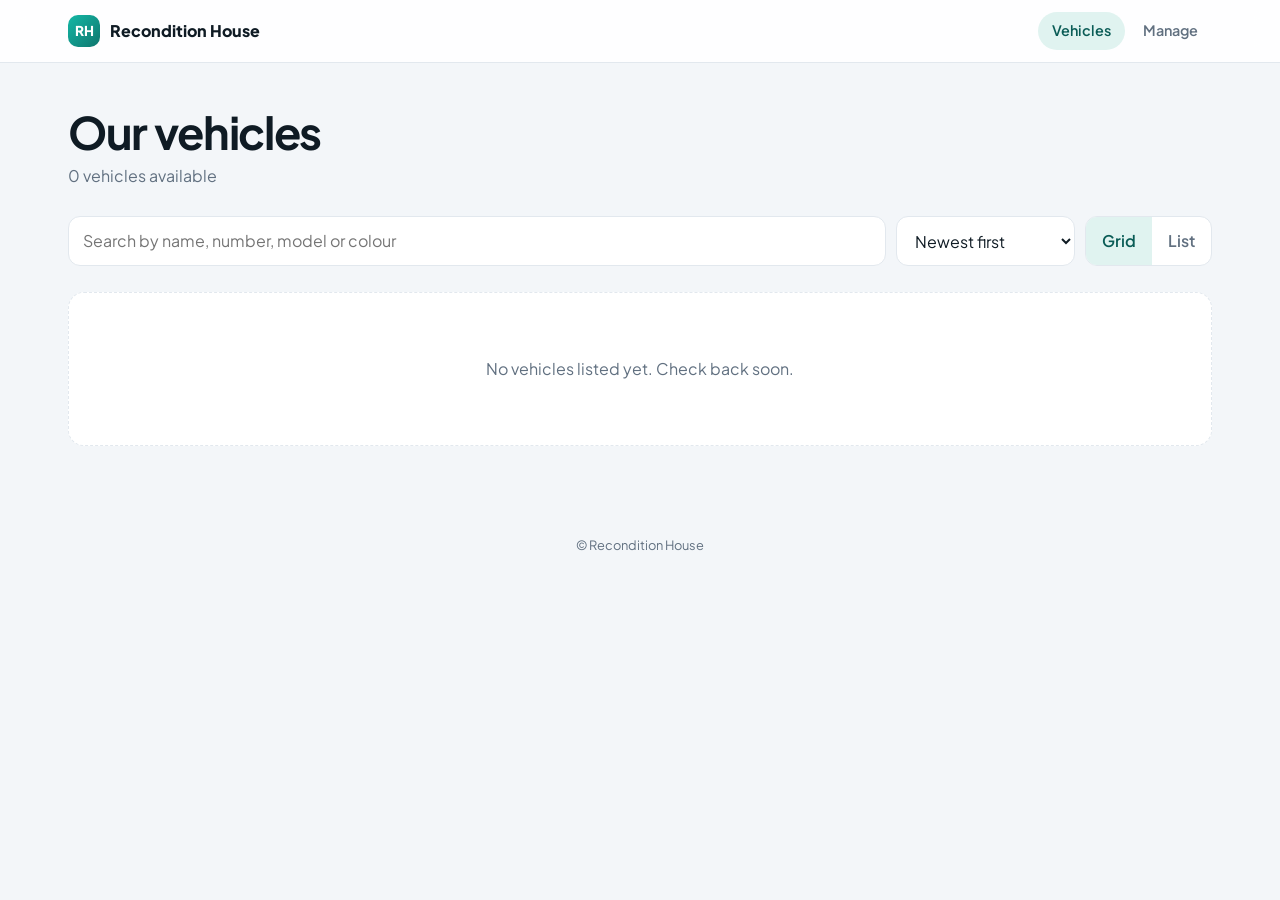
==== index.html @ fba718b4 "full" ====
<!DOCTYPE html><html lang="en"><head><meta charset="utf-8"><meta name="viewport" content="width=device-width,initial-scale=1"><meta name="theme-color" content="#0f766e"><link rel="preconnect" href="https://fonts.googleapis.com"><link rel="preconnect" href="https://fonts.gstatic.com" crossorigin><link href="https://fonts.googleapis.com/css2?family=Plus+Jakarta+Sans:wght@400;600;700;800&display=swap" rel="stylesheet"><link rel="stylesheet" href="css/style.css"><title>Vehicles | Recondition House</title></head><body>
<header class="top"><div class="wrap"><a class="logo" href="index.html"><i>RH</i><span>Recondition House</span></a><nav><a class="on" href="index.html">Vehicles</a><a href="admin.html">Manage</a></nav></div></header>
<section class="hero"><div class="wrap"><h1>Our vehicles</h1><p id="count">Loading…</p></div></section>
<main class="wrap">
<div class="bar"><input id="q" type="search" placeholder="Search by name, number, model or colour" aria-label="Search vehicles">
<select id="sort" aria-label="Sort"><option value="new">Newest first</option><option value="low">Price: low to high</option><option value="high">Price: high to low</option></select>
<div class="seg"><button id="vg" class="on">Grid</button><button id="vl">List</button></div></div>
<div id="grid" class="grid" aria-live="polite"><div class="empty">Loading vehicles…</div></div>
</main><dialog id="dlg"></dialog><footer>© Recondition House</footer>
<script src="js/config.js"></script><script src="js/github.js"></script><script src="js/util.js"></script><script src="js/list.js"></script></body></html>
---- css/style.css ----
:root{--bg:#f3f6f9;--surface:#fff;--ink:#0f1b24;--muted:#617080;--line:#e2e8ee;--brand:#0f766e;--brand-d:#0a5c56;--brand-t:#e0f3f0;--danger:#c62f20;--r:16px;
--sh:0 1px 2px rgba(15,27,36,.05),0 10px 30px rgba(15,27,36,.07);--font:"Plus Jakarta Sans",system-ui,-apple-system,"Segoe UI",Roboto,sans-serif}
@media(prefers-color-scheme:dark){:root{--bg:#0b1218;--surface:#141f28;--ink:#e9eff4;--muted:#93a4b3;--line:#23323f;--brand:#2dd4bf;--brand-d:#5eead4;--brand-t:#10312d;--danger:#ff8c7c;--sh:0 10px 30px rgba(0,0,0,.4)}}
*{box-sizing:border-box}html,body{margin:0}
body{font-family:var(--font);background:var(--bg);color:var(--ink);line-height:1.5;-webkit-text-size-adjust:100%}
a{color:inherit}img{max-width:100%;display:block}
:focus-visible{outline:3px solid var(--brand);outline-offset:2px}
.wrap{max-width:1200px;margin:0 auto;padding:0 clamp(14px,4vw,28px)}
header.top{background:color-mix(in srgb,var(--surface) 88%,transparent);backdrop-filter:blur(12px);border-bottom:1px solid var(--line);position:sticky;top:0;z-index:20}
.top .wrap{display:flex;align-items:center;justify-content:space-between;gap:12px;height:62px}
.logo{font-weight:800;text-decoration:none;display:flex;align-items:center;gap:10px;white-space:nowrap}
.logo i{width:32px;height:32px;border-radius:10px;background:linear-gradient(135deg,#14b8a6,#0f766e);display:grid;place-items:center;color:#fff;font-style:normal;font-size:.85rem}
nav{display:flex;gap:4px}nav a{text-decoration:none;color:var(--muted);font-weight:600;padding:8px 14px;border-radius:99px;font-size:.9rem}
nav a:hover,nav a.on{background:var(--brand-t);color:var(--brand-d)}
.hero{padding:44px 0 6px}.hero h1{font-size:clamp(1.9rem,5vw,2.8rem);margin:0;letter-spacing:-.03em;line-height:1.1}
.hero p{color:var(--muted);margin:8px 0 0}
.bar{display:grid;grid-template-columns:1fr auto auto;gap:10px;margin:22px 0 26px}
input,select,textarea,button{font:inherit;color:inherit}
input,select{width:100%;padding:12px 14px;border:1px solid var(--line);border-radius:12px;background:var(--surface);min-height:46px}
input:focus,select:focus{border-color:var(--brand);outline:3px solid var(--brand-t)}
.btn{display:inline-flex;align-items:center;justify-content:center;border:0;border-radius:12px;padding:12px 20px;min-height:46px;font-weight:700;cursor:pointer;background:var(--brand);color:#fff;text-decoration:none;transition:background .15s}
@media(prefers-color-scheme:dark){.btn{color:#04201c}}
.btn:hover{background:var(--brand-d)}.btn:disabled{opacity:.55;cursor:wait}.btn.wide{width:100%}
.btn.ghost{background:var(--surface);color:var(--ink);border:1px solid var(--line)}.btn.ghost:hover{background:var(--brand-t)}
.btn.danger{background:transparent;color:var(--danger);border:1px solid var(--line);padding:8px 14px;min-height:38px}.btn.danger:hover{background:var(--brand-t)}
.seg{display:flex;border:1px solid var(--line);border-radius:12px;overflow:hidden;background:var(--surface)}
.seg button{border:0;background:none;padding:0 16px;cursor:pointer;color:var(--muted);font-weight:600}.seg button.on{background:var(--brand-t);color:var(--brand-d)}
.grid{display:grid;grid-template-columns:repeat(auto-fill,minmax(260px,1fr));gap:22px;padding-bottom:60px}
.card{background:var(--surface);border:1px solid var(--line);border-radius:var(--r);overflow:hidden;box-shadow:var(--sh);cursor:pointer;display:flex;flex-direction:column;text-align:left;padding:0;transition:transform .2s,border-color .2s}
.card:hover{transform:translateY(-3px);border-color:var(--brand)}
.card .ph{aspect-ratio:4/3;background:var(--line);position:relative;overflow:hidden}
.card .ph img{width:100%;height:100%;object-fit:cover}
.tag{position:absolute;left:12px;bottom:12px;font-size:.78rem;font-weight:700;padding:5px 11px;border-radius:8px;background:rgba(15,27,36,.78);color:#fff;letter-spacing:.02em}
.card .bd{padding:14px 16px 18px;display:flex;flex-direction:column;gap:2px}
.card h3{margin:0;font-size:1.05rem}.meta{color:var(--muted);font-size:.86rem}
.price{font-weight:800;font-size:1.25rem;margin-top:8px;color:var(--brand-d)}.price.big{font-size:1.7rem;margin:6px 0 0}
.grid.list{grid-template-columns:1fr;gap:14px}
.grid.list .card{flex-direction:row;align-items:stretch}.grid.list .ph{width:260px;aspect-ratio:4/3;flex:none}
.grid.list .bd{justify-content:center;padding:16px 22px}
.empty{grid-column:1/-1;text-align:center;padding:64px 20px;color:var(--muted);background:var(--surface);border:1px dashed var(--line);border-radius:var(--r)}
dialog{border:0;border-radius:20px;padding:0;max-width:760px;width:calc(100% - 24px);background:var(--surface);color:var(--ink);box-shadow:0 30px 80px rgba(0,0,0,.4);max-height:92vh;overflow:auto}
dialog::backdrop{background:rgba(8,14,19,.65);backdrop-filter:blur(3px)}
.dl-main{aspect-ratio:16/10;background:var(--line)}.dl-main img{width:100%;height:100%;object-fit:cover}
.thumbs{display:flex;gap:8px;padding:12px 22px 0;overflow-x:auto}.thumbs img{width:68px;height:50px;object-fit:cover;border-radius:8px;cursor:pointer;opacity:.55;border:2px solid transparent;flex:none}.thumbs img.on{opacity:1;border-color:var(--brand)}
.dl-body{padding:18px 22px 26px}.dl-body h2{margin:0;font-size:1.5rem}
.spec{display:grid;grid-template-columns:repeat(auto-fit,minmax(150px,1fr));gap:10px;margin-top:16px}
.spec div{background:var(--bg);border-radius:12px;padding:12px 14px;font-size:.82rem;color:var(--muted)}.spec b{display:block;color:var(--ink);font-size:1rem;margin-top:2px}
.close{position:sticky;float:right;top:12px;margin:12px 12px -50px 0;width:40px;height:40px;border-radius:50%;border:0;background:rgba(0,0,0,.62);color:#fff;font-size:1.1rem;cursor:pointer;z-index:2}
.panel{background:var(--surface);border:1px solid var(--line);border-radius:var(--r);padding:clamp(18px,3vw,28px);box-shadow:var(--sh)}
.panel.narrow{max-width:460px;margin:30px auto}
.panel h2{margin:0 0 4px;font-size:1.25rem}.panel>p{margin:0 0 20px;color:var(--muted);font-size:.9rem}
.split{display:grid;grid-template-columns:minmax(0,1.1fr) minmax(0,.9fr);gap:24px;align-items:start}
.form{display:grid;grid-template-columns:1fr 1fr;gap:16px}.form .full{grid-column:1/-1}
label{font-weight:600;font-size:.85rem;display:block;margin-bottom:6px}
.drop{border:2px dashed var(--line);border-radius:14px;padding:26px 16px;text-align:center;color:var(--muted);cursor:pointer;font-weight:400;display:block;background:var(--bg)}
.drop b{display:block;color:var(--brand-d);font-size:1rem}.drop:hover{border-color:var(--brand)}
.prev{display:flex;gap:10px;flex-wrap:wrap;margin-top:12px}.prev img{width:76px;height:58px;object-fit:cover;border-radius:10px}
.msg{padding:12px 14px;border-radius:12px;font-size:.9rem;margin-top:14px;display:none}.msg.ok{display:block;background:var(--brand-t);color:var(--brand-d)}.msg.err{display:block;background:#fdecea;color:#a52a1d}
.row{display:flex;gap:14px;align-items:center;padding:12px 0;border-top:1px solid var(--line)}.row:first-child{border-top:0;padding-top:0}
.row img{width:72px;height:54px;object-fit:cover;border-radius:10px;flex:none;background:var(--line)}.row .grow{flex:1;min-width:0}.row .grow b,.row .grow span{display:block;overflow:hidden;text-overflow:ellipsis;white-space:nowrap}
footer{color:var(--muted);text-align:center;font-size:.8rem;padding:30px 0}
[hidden]{display:none!important}
@media(max-width:900px){.split{grid-template-columns:1fr}}
@media(max-width:640px){.bar{grid-template-columns:1fr auto}.bar input{grid-column:1/-1}.form{grid-template-columns:1fr}.grid{grid-template-columns:repeat(auto-fill,minmax(160px,1fr));gap:14px}
.card .bd{padding:12px}.card h3{font-size:.95rem}.price{font-size:1.05rem}.grid.list{grid-template-columns:1fr}.grid.list .card{flex-direction:column}.grid.list .ph{width:100%}nav a{padding:8px 11px}.logo span{display:none}}
@media(prefers-reduced-motion:reduce){*{transition:none!important}}
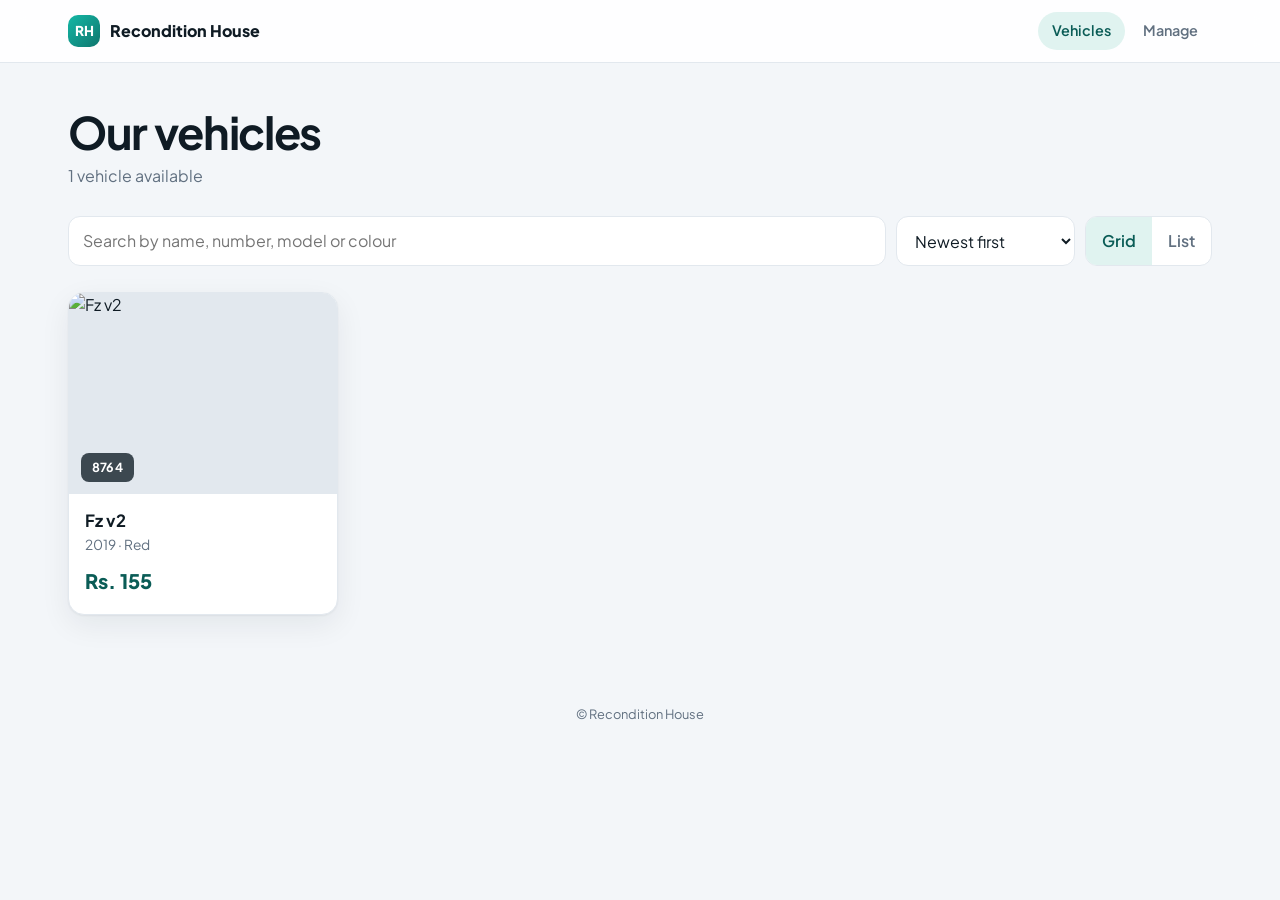
==== commit 0cfc42b4: "Add files via upload" ====
--- a/index.html
+++ b/index.html
@@ -6,5 +6,5 @@
 <select id="sort" aria-label="Sort"><option value="new">Newest first</option><option value="low">Price: low to high</option><option value="high">Price: high to low</option></select>
 <div class="seg"><button id="vg" class="on">Grid</button><button id="vl">List</button></div></div>
 <div id="grid" class="grid" aria-live="polite"><div class="empty">Loading vehicles…</div></div>
-</main><dialog id="dlg"></dialog><footer>© Recondition House</footer>
+</main><footer>© Recondition House</footer>
 <script src="js/config.js"></script><script src="js/github.js"></script><script src="js/util.js"></script><script src="js/list.js"></script></body></html>
--- a/css/style.css
+++ b/css/style.css
@@ -64,3 +64,21 @@
 @media(max-width:640px){.bar{grid-template-columns:1fr auto}.bar input{grid-column:1/-1}.form{grid-template-columns:1fr}.grid{grid-template-columns:repeat(auto-fill,minmax(160px,1fr));gap:14px}
 .card .bd{padding:12px}.card h3{font-size:.95rem}.price{font-size:1.05rem}.grid.list{grid-template-columns:1fr}.grid.list .card{flex-direction:column}.grid.list .ph{width:100%}nav a{padding:8px 11px}.logo span{display:none}}
 @media(prefers-reduced-motion:reduce){*{transition:none!important}}
+/* --- v3: full-photo display, vehicle page, edit buttons --- */
+a.card{text-decoration:none;color:inherit}
+.ph{background:var(--line)}
+.ph::before,.stage::before{content:"";position:absolute;inset:0;background:var(--bg-img) center/cover;filter:blur(18px) saturate(1.2);transform:scale(1.2);opacity:.85}
+.card .ph img{position:relative;object-fit:contain}
+.back{display:inline-block;margin-bottom:16px;color:var(--muted);text-decoration:none;font-weight:600}.back:hover{color:var(--brand-d)}
+.vgrid{display:grid;grid-template-columns:minmax(0,1.35fr) minmax(0,.9fr);gap:24px;align-items:start}
+.stage{position:relative;overflow:hidden;border-radius:var(--r);background:var(--line);aspect-ratio:4/3;max-height:75vh;width:100%;box-shadow:var(--sh)}
+.stage img#big{position:relative;width:100%;height:100%;object-fit:contain}
+.nv{position:absolute;top:50%;transform:translateY(-50%);width:44px;height:44px;border-radius:50%;border:0;background:rgba(0,0,0,.55);color:#fff;font-size:1.6rem;line-height:1;cursor:pointer;z-index:2}
+.nv.prev{left:12px}.nv.next{right:12px}.nv:hover{background:rgba(0,0,0,.75)}
+.cnt{position:absolute;right:12px;bottom:12px;z-index:2;background:rgba(0,0,0,.6);color:#fff;font-size:.78rem;font-weight:700;padding:4px 10px;border-radius:99px}
+.thumbs.vt{padding:14px 0 0}.thumbs.vt img{width:88px;height:66px}
+.tag.static{position:static;display:inline-block}
+.vname{margin:12px 0 0;font-size:clamp(1.5rem,3.5vw,2rem);letter-spacing:-.02em;line-height:1.15}
+.acts{display:flex;gap:8px}.btn.sm{padding:8px 16px;min-height:38px}
+@media(max-width:900px){.vgrid{grid-template-columns:1fr}}
+@media(max-width:480px){.row{flex-wrap:wrap}.acts{width:100%}.acts .btn{flex:1}}
